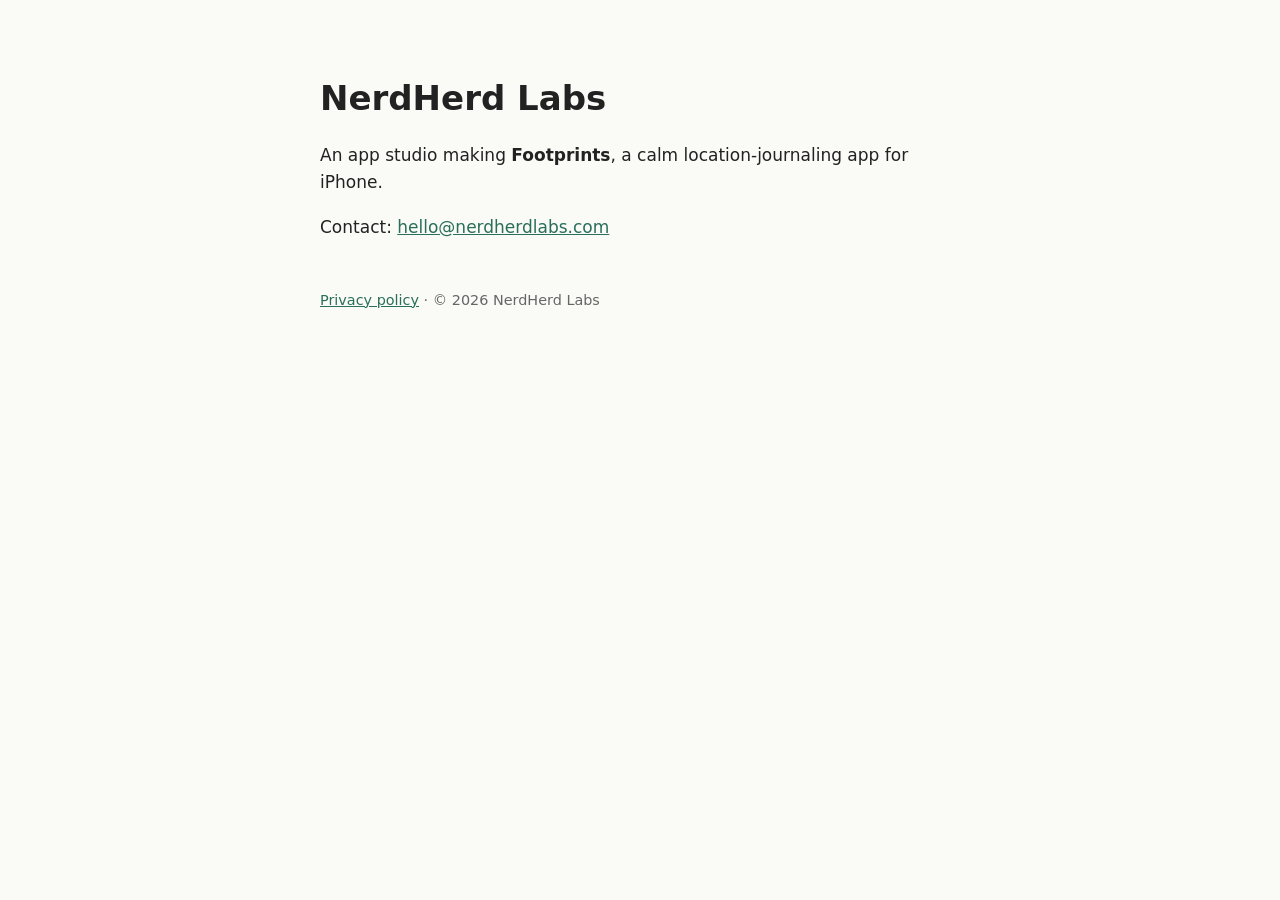
==== index.html @ f078bed1 "Bare-minimum NerdHerd Labs site and privacy policy Co-Authored-By: Claude Opus 5.5 <noreply@anthropi" ====
<!doctype html><html lang="en"><head><meta charset="utf-8"><meta name="viewport" content="width=device-width,initial-scale=1">
<title>NerdHerd Labs</title><link rel="stylesheet" href="style.css"></head><body>
<h1>NerdHerd Labs</h1>
<p>An app studio making <strong>Footprints</strong>, a calm location-journaling app for iPhone.</p>
<p>Contact: <a href="mailto:hello@nerdherdlabs.com">hello@nerdherdlabs.com</a></p>
<footer><a href="privacy.html">Privacy policy</a> · © 2026 NerdHerd Labs</footer>
</body></html>
---- style.css ----
body{font:17px/1.6 -apple-system,system-ui,sans-serif;max-width:40rem;margin:0 auto;padding:3rem 1rem;color:#222;background:#fafaf7}
a{color:#2a6f5b}h1{margin-bottom:.2rem}footer{margin-top:3rem;font-size:.9rem;color:#666}
@media(prefers-color-scheme:dark){body{background:#151515;color:#ddd}a{color:#7fc8b0}footer{color:#999}}
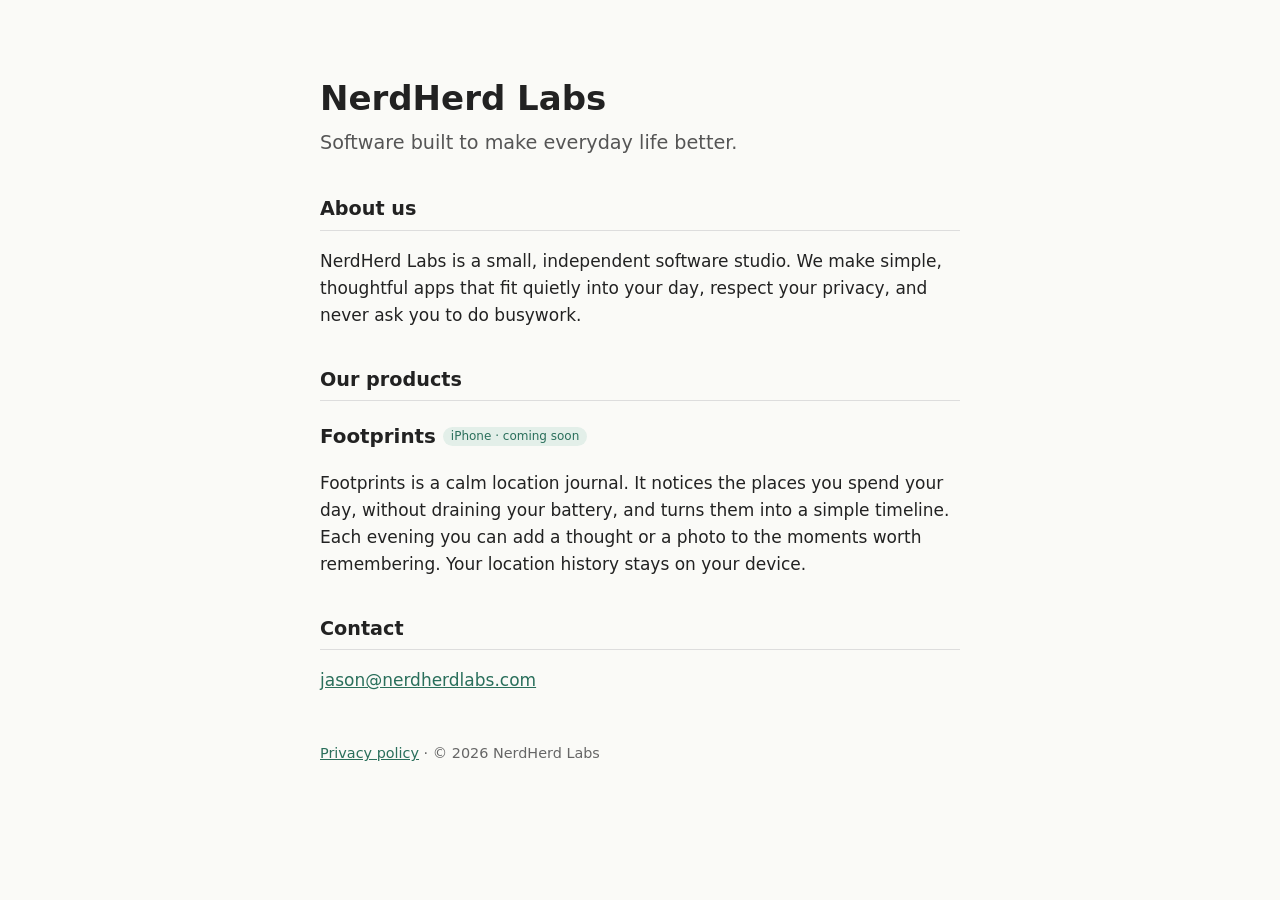
==== commit d4c1a5cf: "Fuller homepage: tagline, about, products, contact; site privacy section Co-Authored-By: Claude Opus" ====
--- a/index.html
+++ b/index.html
@@ -1,7 +1,17 @@
 <!doctype html><html lang="en"><head><meta charset="utf-8"><meta name="viewport" content="width=device-width,initial-scale=1">
-<title>NerdHerd Labs</title><link rel="stylesheet" href="style.css"></head><body>
-<h1>NerdHerd Labs</h1>
-<p>An app studio making <strong>Footprints</strong>, a calm location-journaling app for iPhone.</p>
-<p>Contact: <a href="mailto:hello@nerdherdlabs.com">hello@nerdherdlabs.com</a></p>
+<title>NerdHerd Labs</title><meta name="description" content="NerdHerd Labs builds software to make everyday life better.">
+<link rel="stylesheet" href="style.css"></head><body>
+<header><h1>NerdHerd Labs</h1><p class="tag">Software built to make everyday life better.</p></header>
+
+<section><h2>About us</h2>
+<p>NerdHerd Labs is a small, independent software studio. We make simple, thoughtful apps that fit quietly into your day, respect your privacy, and never ask you to do busywork.</p></section>
+
+<section><h2>Our products</h2>
+<h3>Footprints <span class="badge">iPhone · coming soon</span></h3>
+<p>Footprints is a calm location journal. It notices the places you spend your day, without draining your battery, and turns them into a simple timeline. Each evening you can add a thought or a photo to the moments worth remembering. Your location history stays on your device.</p></section>
+
+<section><h2>Contact</h2>
+<p><a href="mailto:jason@nerdherdlabs.com">jason@nerdherdlabs.com</a></p></section>
+
 <footer><a href="privacy.html">Privacy policy</a> · © 2026 NerdHerd Labs</footer>
 </body></html>
--- a/style.css
+++ b/style.css
@@ -1,3 +1,6 @@
 body{font:17px/1.6 -apple-system,system-ui,sans-serif;max-width:40rem;margin:0 auto;padding:3rem 1rem;color:#222;background:#fafaf7}
 a{color:#2a6f5b}h1{margin-bottom:.2rem}footer{margin-top:3rem;font-size:.9rem;color:#666}
 @media(prefers-color-scheme:dark){body{background:#151515;color:#ddd}a{color:#7fc8b0}footer{color:#999}}
+.tag{font-size:1.2rem;margin-top:0;color:#555}section{margin-top:2.2rem}h2{font-size:1.2rem;border-bottom:1px solid #ddd;padding-bottom:.3rem}
+h3{margin-bottom:.3rem}.badge{font-size:.75rem;font-weight:500;background:#e3efe9;color:#2a6f5b;padding:.15rem .5rem;border-radius:1rem;vertical-align:middle}
+@media(prefers-color-scheme:dark){.tag{color:#aaa}h2{border-color:#333}.badge{background:#1f3a31;color:#9fd8c4}}
